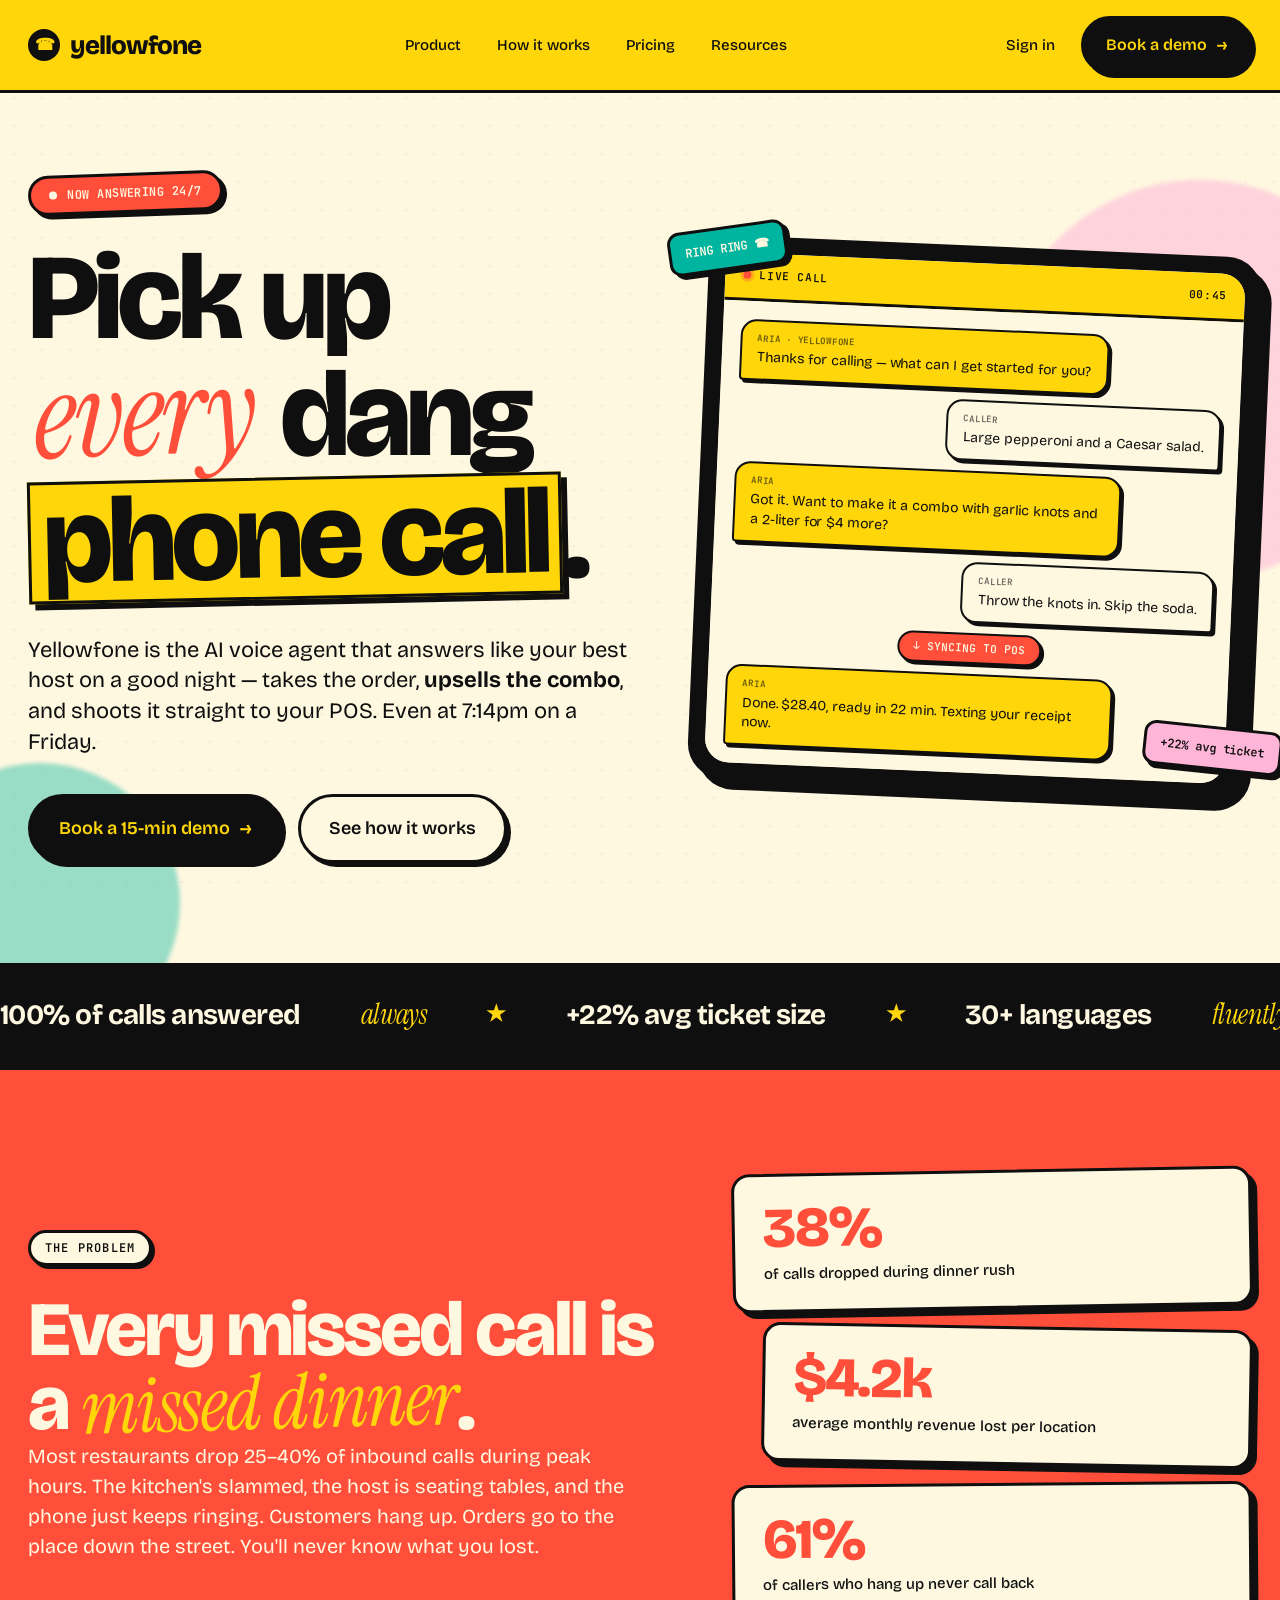
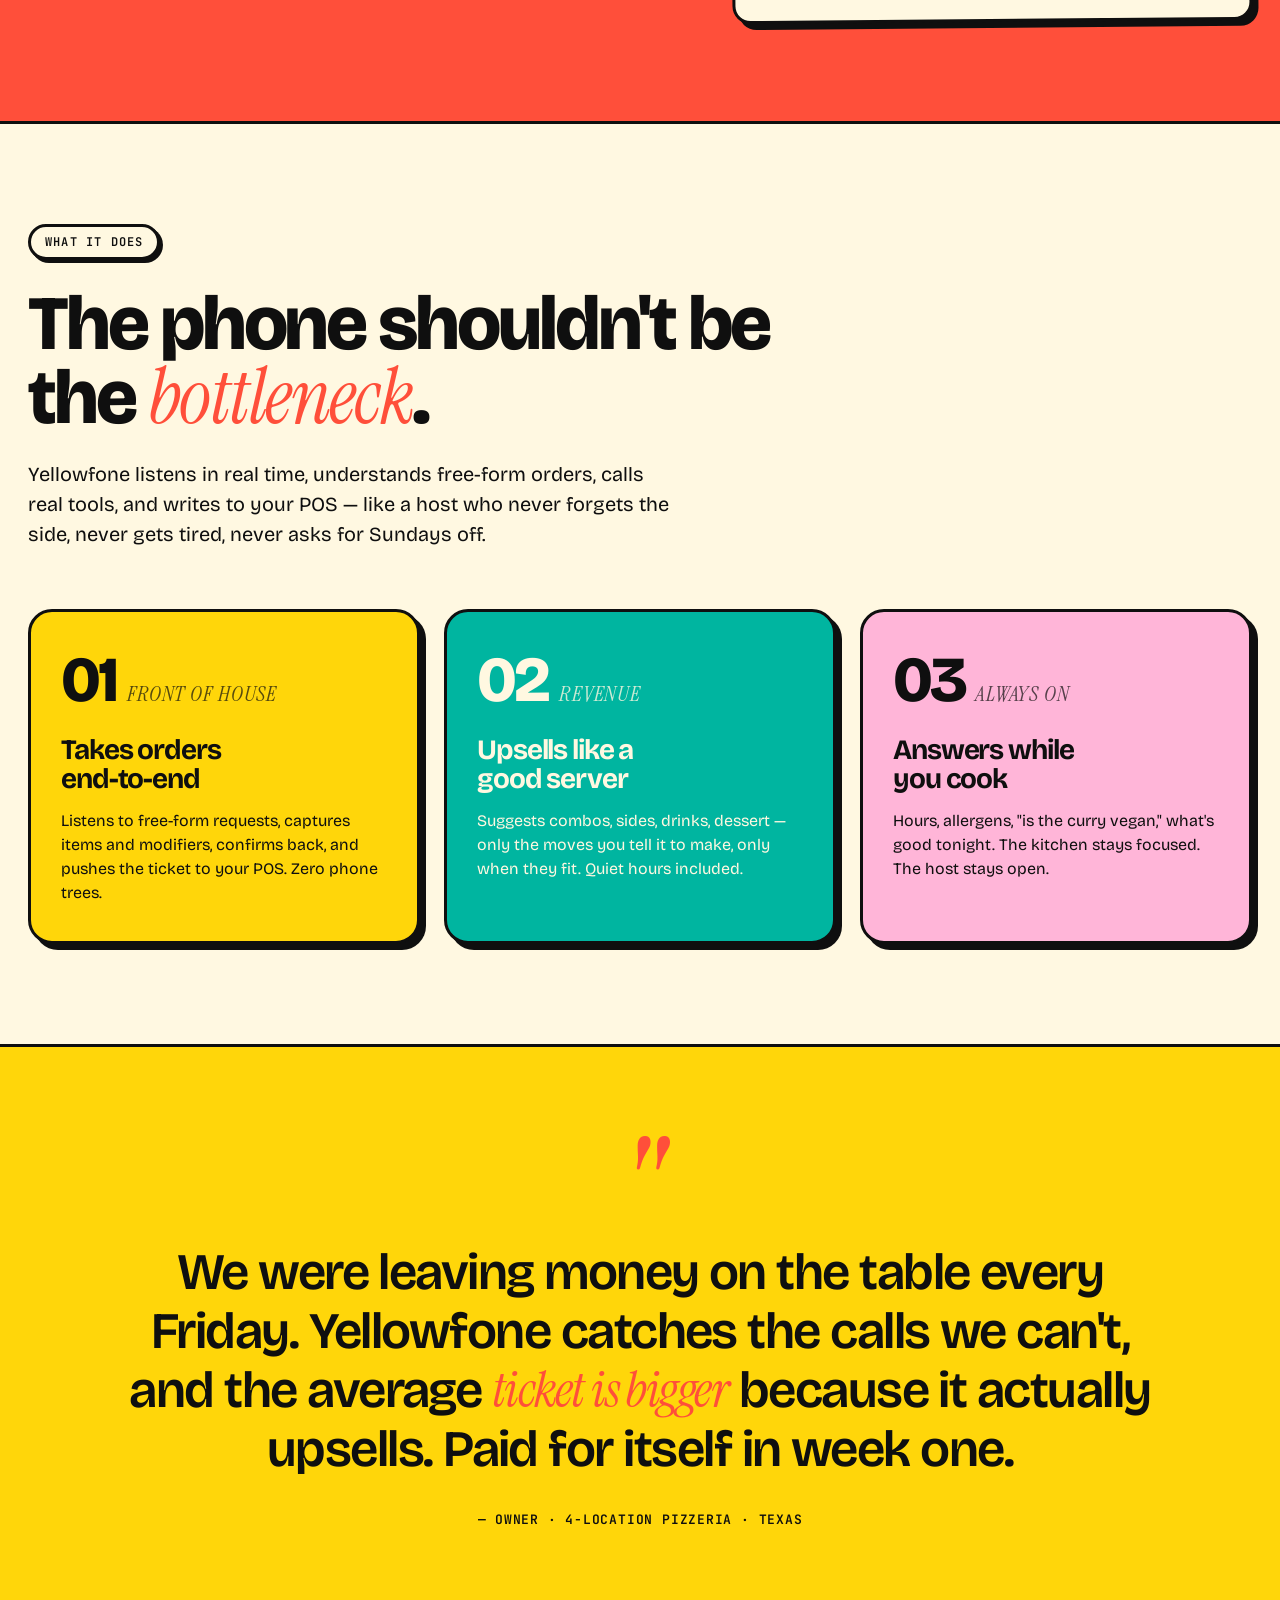
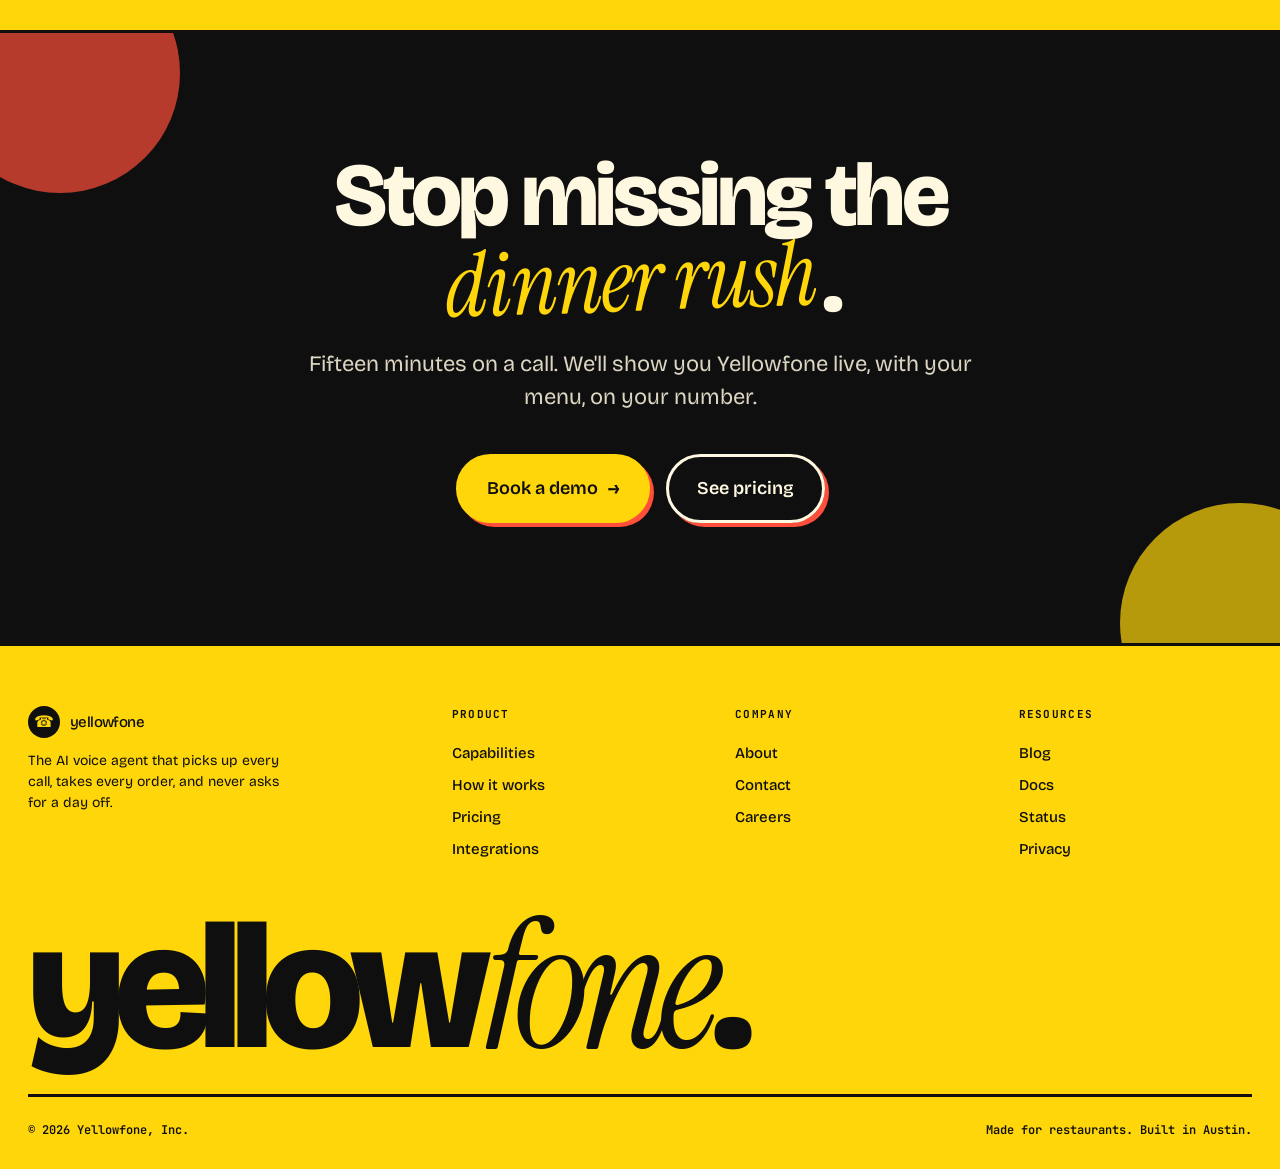
==== index.html @ aa148376 "Initial commit: yellowfone marketing site" ====
<!DOCTYPE html>
<html lang="en">
<head>
<meta charset="UTF-8">
<meta name="viewport" content="width=device-width, initial-scale=1.0">
<title>Yellowfone — pick up the dang phone</title>
<meta name="description" content="The AI voice agent that picks up every call, takes every order, and never asks for a day off. Built for restaurants.">
<link rel="stylesheet" href="css/styles.css">
</head>
<body data-page="home">

<div id="nav-mount"></div>

<!-- HERO -->
<section class="hero">
  <div class="blob blob-1"></div>
  <div class="blob blob-2"></div>

  <div class="container">
    <div class="hero-grid">

      <div class="hero-text">
        <span class="ribbon"><span class="ribbon-dot"></span> Now answering 24/7</span>
        <h1>
          Pick up<br>
          <em>every</em> dang<br>
          <span class="underlined">phone call</span>.
        </h1>
        <p class="hero-lede">
          Yellowfone is the AI voice agent that answers like your best host on a good night — takes the order, <strong>upsells the combo</strong>, and shoots it straight to your POS. Even at 7:14pm on a Friday.
        </p>
        <div class="hero-cta">
          <a href="contact.html" class="btn btn-primary btn-lg btn-arrow">Book a 15-min demo</a>
          <a href="how-it-works.html" class="btn btn-lg">See how it works</a>
        </div>
      </div>

      <div class="phone-wrap">
        <span class="sticker sticker-1">RING RING ☎</span>
        <span class="sticker sticker-2">+22% avg ticket</span>

        <div class="phone">
          <div class="phone-screen">
            <div class="phone-status">
              <span class="live">LIVE CALL</span>
              <span class="timer" data-start="42">00:42</span>
            </div>
            <div class="phone-body">
              <div class="bubble agent" style="animation-delay: 0.1s">
                <div class="who">Aria · Yellowfone</div>
                Thanks for calling — what can I get started for you?
              </div>
              <div class="bubble caller" style="animation-delay: 0.6s">
                <div class="who">Caller</div>
                Large pepperoni and a Caesar salad.
              </div>
              <div class="bubble agent" style="animation-delay: 1.1s">
                <div class="who">Aria</div>
                Got it. Want to make it a combo with garlic knots and a 2-liter for $4 more?
              </div>
              <div class="bubble caller" style="animation-delay: 1.6s">
                <div class="who">Caller</div>
                Throw the knots in. Skip the soda.
              </div>
              <div class="bubble tool" style="animation-delay: 2.1s">↓ syncing to POS</div>
              <div class="bubble agent" style="animation-delay: 2.6s">
                <div class="who">Aria</div>
                Done. $28.40, ready in 22 min. Texting your receipt now.
              </div>
            </div>
          </div>
        </div>
      </div>

    </div>
  </div>
</section>

<!-- MARQUEE STAT BAR -->
<div class="stat-bar">
  <div class="marquee">
    <span>100% of calls answered <em>always</em></span>
    <span>+22% avg ticket size</span>
    <span>30+ languages <em>fluently</em></span>
    <span>Live in 48 hours</span>
    <span>Toast · Square · Clover · Twilio</span>
    <span>100% of calls answered <em>always</em></span>
    <span>+22% avg ticket size</span>
    <span>30+ languages <em>fluently</em></span>
    <span>Live in 48 hours</span>
    <span>Toast · Square · Clover · Twilio</span>
  </div>
</div>

<!-- PROBLEM -->
<section class="problem">
  <div class="container">
    <div class="problem-grid">
      <div>
        <span class="section-tag">The problem</span>
        <h2>Every missed call is a <em>missed dinner</em>.</h2>
        <p>Most restaurants drop 25–40% of inbound calls during peak hours. The kitchen's slammed, the host is seating tables, and the phone just keeps ringing. Customers hang up. Orders go to the place down the street. You'll never know what you lost.</p>
      </div>
      <div class="stat-stack">
        <div class="stat-card">
          <div class="num">38%</div>
          <div class="lbl">of calls dropped during dinner rush</div>
        </div>
        <div class="stat-card">
          <div class="num">$4.2k</div>
          <div class="lbl">average monthly revenue lost per location</div>
        </div>
        <div class="stat-card">
          <div class="num">61%</div>
          <div class="lbl">of callers who hang up never call back</div>
        </div>
      </div>
    </div>
  </div>
</section>

<!-- FEATURES -->
<section>
  <div class="container">
    <div class="features-head">
      <span class="section-tag">What it does</span>
      <h2>The phone shouldn't be the <em>bottleneck</em>.</h2>
      <p>Yellowfone listens in real time, understands free-form orders, calls real tools, and writes to your POS — like a host who never forgets the side, never gets tired, never asks for Sundays off.</p>
    </div>

    <div class="feat-grid">
      <div class="feat-card yellow">
        <div class="feat-num">01 <em>front of house</em></div>
        <h3>Takes orders<br>end-to-end</h3>
        <p>Listens to free-form requests, captures items and modifiers, confirms back, and pushes the ticket to your POS. Zero phone trees.</p>
      </div>
      <div class="feat-card teal">
        <div class="feat-num">02 <em>revenue</em></div>
        <h3>Upsells like a<br>good server</h3>
        <p>Suggests combos, sides, drinks, dessert — only the moves you tell it to make, only when they fit. Quiet hours included.</p>
      </div>
      <div class="feat-card pink">
        <div class="feat-num">03 <em>always on</em></div>
        <h3>Answers while<br>you cook</h3>
        <p>Hours, allergens, "is the curry vegan," what's good tonight. The kitchen stays focused. The host stays open.</p>
      </div>
    </div>
  </div>
</section>

<!-- QUOTE -->
<section class="pull-quote">
  <div class="container pull-quote-inner">
    <div class="quote-mark">"</div>
    <blockquote>
      We were leaving money on the table every Friday. Yellowfone catches the calls we can't, and the average <em>ticket is bigger</em> because it actually upsells. Paid for itself in week one.
    </blockquote>
    <div class="by">— Owner · 4-location pizzeria · Texas</div>
  </div>
</section>

<!-- CTA -->
<section class="cta">
  <div class="container cta-inner">
    <h2>Stop missing the<br><em>dinner rush</em>.</h2>
    <p>Fifteen minutes on a call. We'll show you Yellowfone live, with your menu, on your number.</p>
    <div class="cta-buttons">
      <a href="contact.html" class="btn btn-primary btn-lg btn-arrow">Book a demo</a>
      <a href="pricing.html" class="btn btn-ghost btn-lg">See pricing</a>
    </div>
  </div>
</section>

<div id="footer-mount"></div>
<script src="js/site.js"></script>
</body>
</html>
---- css/styles.css ----
/* =========================================================
   Yellowfone — bold maximalist design system
   ========================================================= */

@import url('https://fonts.googleapis.com/css2?family=Bricolage+Grotesque:opsz,wght@12..96,300..900&family=Instrument+Serif:ital@0;1&family=JetBrains+Mono:wght@400;600&display=swap');

:root {
  --yellow:    #FFD60A;
  --yellow-2:  #FFE94A;
  --cream:     #FFF8E1;
  --ink:       #0F0F0F;
  --ink-2:     #1F1B14;
  --coral:     #FF4F3A;
  --coral-2:   #FF7A5C;
  --teal:      #00B5A0;
  --pink:      #FFB5D8;
  --line:      #0F0F0F;

  --display: 'Bricolage Grotesque', -apple-system, sans-serif;
  --serif:   'Instrument Serif', Georgia, serif;
  --mono:    'JetBrains Mono', monospace;

  --shadow:    6px 6px 0 var(--ink);
  --shadow-lg: 10px 10px 0 var(--ink);
}

* { box-sizing: border-box; margin: 0; padding: 0; }
html { scroll-behavior: smooth; }

body {
  font-family: var(--display);
  font-weight: 400;
  background: var(--cream);
  color: var(--ink);
  -webkit-font-smoothing: antialiased;
  overflow-x: hidden;
  font-feature-settings: 'ss01';
  line-height: 1.5;
}
body::before {
  content: '';
  position: fixed;
  inset: 0;
  pointer-events: none;
  z-index: 0;
  background-image: radial-gradient(circle, rgba(15,15,15,0.06) 1px, transparent 1px);
  background-size: 28px 28px;
}

::selection { background: var(--ink); color: var(--yellow); }

a { color: inherit; text-decoration: none; }
img, svg { display: block; max-width: 100%; }

.container {
  max-width: 1280px;
  margin: 0 auto;
  padding: 0 28px;
  position: relative;
  z-index: 1;
}

/* =========================================================
   NAV
   ========================================================= */
nav.top {
  position: sticky;
  top: 0;
  z-index: 50;
  background: var(--yellow);
  border-bottom: 3px solid var(--ink);
}
.top-inner {
  max-width: 1280px;
  margin: 0 auto;
  padding: 16px 28px;
  display: flex;
  align-items: center;
  justify-content: space-between;
  gap: 32px;
}
.brand {
  display: flex;
  align-items: center;
  gap: 10px;
  font-family: var(--display);
  font-size: 26px;
  font-weight: 800;
  letter-spacing: -0.04em;
  color: var(--ink);
}
.brand-mark {
  width: 32px; height: 32px;
  background: var(--ink);
  border-radius: 50%;
  position: relative;
  display: inline-grid;
  place-items: center;
  color: var(--yellow);
  font-size: 16px;
}
.brand-mark::after {
  content: '';
  position: absolute;
  inset: -3px;
  border: 2px solid var(--ink);
  border-radius: 50%;
  opacity: 0;
  animation: ring 2.5s ease-out infinite;
}
@keyframes ring {
  0% { transform: scale(1); opacity: 0.8; }
  100% { transform: scale(1.6); opacity: 0; }
}

.top-links { display: flex; gap: 4px; list-style: none; }
.top-links a {
  padding: 8px 16px;
  font-size: 15px;
  font-weight: 500;
  border-radius: 100px;
  transition: background 0.15s;
}
.top-links a:hover, .top-links a.active { background: var(--ink); color: var(--yellow); }

.top-cta { display: flex; align-items: center; gap: 12px; }
.top-cta .signin {
  font-size: 15px;
  font-weight: 500;
  padding: 8px 14px;
}
.top-cta .signin:hover { text-decoration: underline; text-decoration-thickness: 3px; text-underline-offset: 4px; }

/* =========================================================
   BUTTONS
   ========================================================= */
.btn {
  display: inline-flex;
  align-items: center;
  gap: 10px;
  font-family: var(--display);
  font-weight: 600;
  font-size: 16px;
  padding: 14px 22px;
  border: 3px solid var(--ink);
  border-radius: 100px;
  cursor: pointer;
  transition: all 0.15s;
  text-decoration: none;
  background: var(--cream);
  color: var(--ink);
  box-shadow: 4px 4px 0 var(--ink);
}
.btn:hover { transform: translate(-2px, -2px); box-shadow: 6px 6px 0 var(--ink); }
.btn:active { transform: translate(2px, 2px); box-shadow: 2px 2px 0 var(--ink); }

.btn-primary { background: var(--ink); color: var(--yellow); }
.btn-coral { background: var(--coral); color: var(--cream); }
.btn-yellow { background: var(--yellow); color: var(--ink); }
.btn-lg { padding: 18px 28px; font-size: 18px; }

.btn-arrow::after {
  content: '→';
  font-weight: 700;
  transition: transform 0.15s;
}
.btn-arrow:hover::after { transform: translateX(4px); }

/* =========================================================
   COMMON: tags, ribbons, headings
   ========================================================= */
section { padding: 100px 0; position: relative; z-index: 1; }
section.tight { padding: 60px 0; }

.section-tag {
  display: inline-block;
  font-family: var(--mono);
  font-size: 12px;
  font-weight: 600;
  letter-spacing: 0.1em;
  text-transform: uppercase;
  background: var(--cream);
  color: var(--ink);
  padding: 6px 14px;
  border-radius: 100px;
  border: 3px solid var(--ink);
  box-shadow: 3px 3px 0 var(--ink);
  margin-bottom: 28px;
}

.ribbon {
  display: inline-flex;
  align-items: center;
  gap: 10px;
  background: var(--coral);
  color: var(--cream);
  padding: 8px 18px;
  border-radius: 100px;
  font-family: var(--mono);
  font-size: 12px;
  letter-spacing: 0.04em;
  font-weight: 600;
  text-transform: uppercase;
  border: 3px solid var(--ink);
  box-shadow: 4px 4px 0 var(--ink);
  transform: rotate(-2deg);
  margin-bottom: 28px;
}
.ribbon-dot {
  width: 8px; height: 8px;
  background: var(--cream);
  border-radius: 50%;
  animation: blink 1.2s infinite;
}
@keyframes blink {
  0%, 100% { opacity: 1; }
  50% { opacity: 0.3; }
}

h1, h2, h3, h4 {
  font-family: var(--display);
  font-weight: 800;
  line-height: 0.95;
  letter-spacing: -0.04em;
}
h1 em, h2 em, h3 em {
  font-family: var(--serif);
  font-style: italic;
  font-weight: 400;
  color: var(--coral);
  letter-spacing: -0.02em;
  display: inline-block;
}
h1 { font-size: clamp(56px, 9vw, 124px); }
h2 { font-size: clamp(40px, 6vw, 80px); }
h3 { font-size: clamp(24px, 3vw, 36px); }

p { font-size: 18px; line-height: 1.5; }
.lede { font-size: 22px; line-height: 1.45; max-width: 56ch; }

/* page-hero (sub-pages — smaller hero) */
.page-hero {
  padding: 80px 0 60px;
  position: relative;
  overflow: hidden;
}
.page-hero h1 {
  font-size: clamp(52px, 8vw, 104px);
  margin-bottom: 28px;
}
.page-hero h1 em { transform: rotate(-2deg); padding: 0 6px; }
.page-hero .lede { max-width: 60ch; }

/* big floating bg shapes */
.blob {
  position: absolute;
  border-radius: 50%;
  z-index: 0;
  pointer-events: none;
}
.blob-1 { width: 400px; height: 400px; background: var(--pink); top: 10%; right: -120px; opacity: 0.55; filter: blur(2px); }
.blob-2 { width: 280px; height: 280px; background: var(--teal); bottom: -80px; left: -100px; opacity: 0.4; filter: blur(2px); }
.blob-3 { width: 320px; height: 320px; background: var(--yellow-2); top: -100px; left: 40%; opacity: 0.5; filter: blur(2px); }

/* =========================================================
   PHONE / TRANSCRIPT BUBBLES (used across pages)
   ========================================================= */
.phone-wrap { position: relative; perspective: 1200px; }
.phone {
  background: var(--ink);
  border: 3px solid var(--ink);
  border-radius: 36px;
  padding: 14px;
  box-shadow: var(--shadow-lg);
  position: relative;
  transform: rotate(2.5deg);
  transition: transform 0.3s;
}
.phone:hover { transform: rotate(0deg); }
.phone-screen {
  background: var(--cream);
  border-radius: 24px;
  overflow: hidden;
}
.phone-status {
  background: var(--yellow);
  padding: 14px 18px;
  border-bottom: 3px solid var(--ink);
  display: flex;
  align-items: center;
  justify-content: space-between;
  font-family: var(--mono);
  font-size: 11px;
  font-weight: 600;
  text-transform: uppercase;
  letter-spacing: 0.06em;
}
.phone-status .live { display: flex; align-items: center; gap: 8px; }
.live::before {
  content: '';
  width: 8px; height: 8px;
  background: var(--coral);
  border-radius: 50%;
  box-shadow: 0 0 0 3px rgba(255,79,58,0.3);
  animation: blink 1.2s infinite;
}
.phone-body {
  padding: 18px;
  display: flex;
  flex-direction: column;
  gap: 10px;
  min-height: 380px;
  background:
    linear-gradient(var(--cream), var(--cream)),
    radial-gradient(circle, rgba(15,15,15,0.08) 1px, transparent 1px);
  background-size: 100%, 14px 14px;
}
.bubble {
  max-width: 80%;
  padding: 11px 15px;
  font-size: 14px;
  line-height: 1.4;
  border: 2px solid var(--ink);
  animation: pop 0.5s cubic-bezier(.5,1.6,.4,1) backwards;
}
@keyframes pop {
  0% { opacity: 0; transform: translateY(10px) scale(0.94); }
  100% { opacity: 1; transform: translateY(0) scale(1); }
}
.bubble.agent {
  background: var(--yellow);
  align-self: flex-start;
  border-radius: 16px 16px 16px 4px;
  box-shadow: 3px 3px 0 var(--ink);
}
.bubble.caller {
  background: var(--cream);
  align-self: flex-end;
  border-radius: 16px 16px 4px 16px;
  box-shadow: 3px 3px 0 var(--ink);
}
.bubble .who {
  font-family: var(--mono);
  font-size: 9px;
  font-weight: 700;
  text-transform: uppercase;
  letter-spacing: 0.08em;
  margin-bottom: 3px;
  opacity: 0.6;
}
.bubble.tool {
  align-self: center;
  background: var(--coral);
  color: var(--cream);
  border-radius: 100px;
  padding: 6px 14px;
  font-family: var(--mono);
  font-size: 11px;
  font-weight: 600;
  text-transform: uppercase;
  box-shadow: 3px 3px 0 var(--ink);
}

.sticker {
  position: absolute;
  background: var(--cream);
  border: 3px solid var(--ink);
  border-radius: 12px;
  padding: 10px 14px;
  font-family: var(--mono);
  font-size: 12px;
  font-weight: 600;
  box-shadow: 4px 4px 0 var(--ink);
  z-index: 2;
}
.sticker-1 { top: -20px; left: -30px; background: var(--teal); color: var(--cream); transform: rotate(-8deg); }
.sticker-2 { bottom: 20px; right: -30px; background: var(--pink); transform: rotate(6deg); }

/* =========================================================
   CARD (generic bold card)
   ========================================================= */
.card {
  background: var(--cream);
  border: 3px solid var(--ink);
  border-radius: 20px;
  padding: 32px;
  box-shadow: var(--shadow);
  transition: transform 0.2s, box-shadow 0.2s;
}
.card:hover { transform: translate(-3px, -3px); box-shadow: 9px 9px 0 var(--ink); }
.card.yellow { background: var(--yellow); }
.card.teal { background: var(--teal); color: var(--cream); }
.card.pink { background: var(--pink); }
.card.coral { background: var(--coral); color: var(--cream); }

/* =========================================================
   PRODUCT — capability rows
   ========================================================= */
.cap-row {
  display: grid;
  grid-template-columns: 1.1fr 1fr;
  gap: 80px;
  align-items: center;
  padding: 80px 0;
  border-bottom: 3px solid var(--ink);
}
.cap-row:last-child { border-bottom: none; }
.cap-row.flip { grid-template-columns: 1fr 1.1fr; }
.cap-row.flip .cap-text { order: 2; }

.cap-num {
  display: inline-block;
  font-family: var(--display);
  font-size: 14px;
  font-weight: 700;
  letter-spacing: 0.06em;
  text-transform: uppercase;
  background: var(--ink);
  color: var(--yellow);
  padding: 6px 14px;
  border-radius: 100px;
  margin-bottom: 20px;
}
.cap-row h2 {
  font-size: clamp(36px, 5vw, 60px);
  margin-bottom: 20px;
}
.cap-row p { font-size: 18px; max-width: 50ch; margin-bottom: 16px; }

.cap-list {
  margin-top: 24px;
  list-style: none;
  display: flex;
  flex-direction: column;
  gap: 12px;
}
.cap-list li {
  font-size: 16px;
  font-weight: 500;
  padding-left: 30px;
  position: relative;
  line-height: 1.45;
}
.cap-list li::before {
  content: '✓';
  position: absolute;
  left: 0;
  top: 1px;
  width: 22px; height: 22px;
  background: var(--coral);
  color: var(--cream);
  border: 2px solid var(--ink);
  border-radius: 50%;
  display: grid;
  place-items: center;
  font-size: 11px;
  font-weight: 800;
}

.cap-visual {
  background: var(--cream);
  border: 3px solid var(--ink);
  border-radius: 20px;
  padding: 28px;
  box-shadow: var(--shadow);
  position: relative;
}
.cap-visual.yellow { background: var(--yellow); }
.cap-visual.pink { background: var(--pink); }
.cap-visual.teal { background: var(--teal); color: var(--cream); }

.rule-card {
  background: var(--cream);
  border: 2px solid var(--ink);
  border-radius: 12px;
  padding: 14px 16px;
  font-family: var(--mono);
  font-size: 13px;
  margin-bottom: 12px;
  box-shadow: 3px 3px 0 var(--ink);
}
.rule-card .rule-label {
  font-size: 10px;
  font-weight: 700;
  letter-spacing: 0.08em;
  text-transform: uppercase;
  color: var(--coral);
  margin-bottom: 4px;
}

/* =========================================================
   STEPS (how it works)
   ========================================================= */
.steps {
  display: grid;
  grid-template-columns: repeat(4, 1fr);
  gap: 20px;
  margin-top: 40px;
}
.step {
  background: var(--cream);
  border: 3px solid var(--ink);
  border-radius: 20px;
  padding: 28px;
  box-shadow: var(--shadow);
  position: relative;
  transition: transform 0.2s, box-shadow 0.2s;
}
.step:nth-child(1) { background: var(--yellow); transform: rotate(-1deg); }
.step:nth-child(2) { background: var(--coral); color: var(--cream); transform: rotate(0.5deg); }
.step:nth-child(3) { background: var(--teal); color: var(--cream); transform: rotate(-0.5deg); }
.step:nth-child(4) { background: var(--pink); transform: rotate(1deg); }
.step:hover { transform: translate(-3px, -3px) rotate(0deg); box-shadow: 9px 9px 0 var(--ink); }

.step-num {
  font-family: var(--display);
  font-size: 56px;
  font-weight: 800;
  line-height: 1;
  letter-spacing: -0.04em;
  margin-bottom: 18px;
}
.step h4 {
  font-size: 22px;
  font-weight: 700;
  margin-bottom: 10px;
  letter-spacing: -0.02em;
}
.step p { font-size: 15px; line-height: 1.45; }
.step .tag {
  display: inline-block;
  margin-top: 16px;
  padding: 4px 12px;
  border-radius: 100px;
  background: var(--ink);
  color: var(--cream);
  font-family: var(--mono);
  font-size: 10px;
  letter-spacing: 0.08em;
  text-transform: uppercase;
  font-weight: 700;
}
.step:nth-child(2) .tag, .step:nth-child(3) .tag { background: var(--cream); color: var(--ink); }

/* arch flow */
.arch {
  margin-top: 40px;
  background: var(--ink);
  border: 3px solid var(--ink);
  border-radius: 24px;
  padding: 50px 40px;
  display: grid;
  grid-template-columns: 1fr auto 1fr auto 1fr;
  gap: 16px;
  align-items: center;
  text-align: center;
  box-shadow: var(--shadow-lg);
}
.arch-node {
  padding: 20px 18px;
  background: var(--cream);
  border: 3px solid var(--ink);
  border-radius: 14px;
  font-family: var(--display);
  font-size: 18px;
  font-weight: 700;
  letter-spacing: -0.01em;
  box-shadow: 4px 4px 0 var(--coral);
}
.arch-node.brand {
  background: var(--yellow);
  box-shadow: 4px 4px 0 var(--coral);
  transform: scale(1.05);
}
.arch-arrow {
  font-family: var(--display);
  color: var(--yellow);
  font-size: 36px;
  font-weight: 800;
}

/* =========================================================
   PRICING TIERS
   ========================================================= */
.pricing-grid {
  display: grid;
  grid-template-columns: repeat(3, 1fr);
  gap: 24px;
  margin-top: 40px;
}
.tier {
  background: var(--cream);
  border: 3px solid var(--ink);
  border-radius: 24px;
  padding: 36px 30px;
  box-shadow: var(--shadow);
  position: relative;
  transition: transform 0.2s, box-shadow 0.2s;
}
.tier:hover { transform: translate(-3px, -3px); box-shadow: 9px 9px 0 var(--ink); }
.tier.featured {
  background: var(--yellow);
  transform: rotate(-1deg);
  box-shadow: var(--shadow-lg);
}
.tier.featured:hover { transform: rotate(0deg) translate(-3px, -3px); }

.tier-badge {
  position: absolute;
  top: -16px;
  left: 24px;
  padding: 6px 14px;
  background: var(--coral);
  color: var(--cream);
  font-family: var(--mono);
  font-size: 11px;
  letter-spacing: 0.08em;
  text-transform: uppercase;
  font-weight: 700;
  border-radius: 100px;
  border: 3px solid var(--ink);
  box-shadow: 3px 3px 0 var(--ink);
  transform: rotate(-3deg);
}
.tier-name {
  font-family: var(--display);
  font-size: 32px;
  font-weight: 800;
  letter-spacing: -0.03em;
  margin-bottom: 8px;
}
.tier-tag { font-size: 15px; margin-bottom: 28px; opacity: 0.8; }
.tier-price {
  font-family: var(--display);
  font-size: 64px;
  font-weight: 800;
  letter-spacing: -0.04em;
  line-height: 1;
  margin-bottom: 4px;
}
.tier-price em {
  font-family: var(--serif);
  font-style: italic;
  font-weight: 400;
  font-size: 0.4em;
  margin-left: 6px;
  color: var(--coral);
}
.tier-period {
  font-family: var(--mono);
  font-size: 11px;
  letter-spacing: 0.08em;
  text-transform: uppercase;
  font-weight: 600;
  margin-bottom: 28px;
  opacity: 0.7;
}
.tier-list { list-style: none; margin: 28px 0; display: flex; flex-direction: column; gap: 12px; }
.tier-list li {
  font-size: 15px;
  padding-left: 28px;
  position: relative;
  line-height: 1.5;
}
.tier-list li::before {
  content: '✓';
  position: absolute;
  left: 0;
  top: 0;
  width: 20px; height: 20px;
  background: var(--coral);
  color: var(--cream);
  border: 2px solid var(--ink);
  border-radius: 50%;
  display: grid;
  place-items: center;
  font-size: 10px;
  font-weight: 800;
}
.tier .btn { width: 100%; justify-content: center; }

/* FAQ */
.faq {
  max-width: 820px;
  margin: 80px auto 0;
}
.faq-item {
  background: var(--cream);
  border: 3px solid var(--ink);
  border-radius: 16px;
  padding: 22px 26px;
  margin-bottom: 14px;
  box-shadow: 4px 4px 0 var(--ink);
  cursor: pointer;
  transition: all 0.2s;
}
.faq-item:hover { transform: translate(-2px, -2px); box-shadow: 6px 6px 0 var(--ink); }
.faq-item.open { background: var(--yellow); }

.faq-q {
  display: flex;
  justify-content: space-between;
  align-items: center;
  gap: 24px;
  font-family: var(--display);
  font-size: 20px;
  font-weight: 700;
  letter-spacing: -0.02em;
}
.faq-toggle {
  font-family: var(--display);
  font-weight: 800;
  font-size: 28px;
  line-height: 1;
  transition: transform 0.2s;
  color: var(--coral);
}
.faq-item.open .faq-toggle { transform: rotate(45deg); }
.faq-a {
  max-height: 0;
  overflow: hidden;
  transition: max-height 0.4s, padding-top 0.3s;
  font-size: 16px;
  line-height: 1.55;
}
.faq-item.open .faq-a {
  max-height: 320px;
  padding-top: 14px;
}

/* =========================================================
   CONTACT FORM
   ========================================================= */
.contact-grid {
  display: grid;
  grid-template-columns: 1fr 1.2fr;
  gap: 70px;
  margin-top: 40px;
}
.contact-info h3 {
  font-size: 32px;
  margin-bottom: 16px;
  font-weight: 800;
  letter-spacing: -0.03em;
}
.contact-info p { margin-bottom: 32px; max-width: 38ch; }
.contact-meta { list-style: none; }
.contact-meta li {
  padding: 18px 0;
  border-top: 2px solid var(--ink);
  font-size: 16px;
  font-weight: 500;
}
.contact-meta li:last-child { border-bottom: 2px solid var(--ink); }
.contact-meta .lbl {
  font-family: var(--mono);
  font-size: 11px;
  letter-spacing: 0.1em;
  text-transform: uppercase;
  font-weight: 700;
  display: block;
  margin-bottom: 4px;
  opacity: 0.6;
}

.form {
  background: var(--cream);
  border: 3px solid var(--ink);
  border-radius: 24px;
  padding: 40px;
  box-shadow: var(--shadow-lg);
}
.field { margin-bottom: 20px; }
.field label {
  display: block;
  font-family: var(--mono);
  font-size: 11px;
  letter-spacing: 0.08em;
  text-transform: uppercase;
  font-weight: 700;
  margin-bottom: 8px;
}
.field input, .field select, .field textarea {
  width: 100%;
  padding: 14px 16px;
  background: var(--cream);
  border: 3px solid var(--ink);
  border-radius: 10px;
  color: var(--ink);
  font-family: var(--display);
  font-size: 16px;
  font-weight: 500;
  transition: all 0.15s;
  box-shadow: 3px 3px 0 var(--ink);
}
.field input:focus, .field select:focus, .field textarea:focus {
  outline: none;
  background: var(--yellow);
  transform: translate(-1px, -1px);
  box-shadow: 4px 4px 0 var(--ink);
}
.field textarea { resize: vertical; min-height: 110px; font-family: var(--display); }
.field-row { display: grid; grid-template-columns: 1fr 1fr; gap: 16px; }

/* =========================================================
   RESOURCES GRID
   ========================================================= */
.res-grid {
  display: grid;
  grid-template-columns: repeat(3, 1fr);
  gap: 24px;
  margin-top: 40px;
}
.res-card {
  background: var(--cream);
  border: 3px solid var(--ink);
  border-radius: 20px;
  padding: 32px;
  box-shadow: var(--shadow);
  transition: transform 0.2s, box-shadow 0.2s;
  position: relative;
  overflow: hidden;
}
.res-card:hover { transform: translate(-3px, -3px); box-shadow: 9px 9px 0 var(--ink); }
.res-card:nth-child(2n) { background: var(--yellow); }
.res-card:nth-child(3n) { background: var(--pink); }
.res-card:nth-child(5n) { background: var(--teal); color: var(--cream); }
.res-card .res-tag {
  display: inline-block;
  font-family: var(--mono);
  font-size: 11px;
  font-weight: 700;
  letter-spacing: 0.08em;
  text-transform: uppercase;
  background: var(--ink);
  color: var(--yellow);
  padding: 4px 12px;
  border-radius: 100px;
  margin-bottom: 18px;
}
.res-card.teal .res-tag { background: var(--cream); color: var(--ink); }
.res-card h3 {
  font-size: 24px;
  margin-bottom: 12px;
  font-weight: 700;
  line-height: 1.15;
}
.res-card p { font-size: 15px; line-height: 1.5; }

/* =========================================================
   CTA SECTION
   ========================================================= */
.cta {
  background: var(--ink);
  color: var(--cream);
  text-align: center;
  padding: 120px 0;
  overflow: hidden;
  position: relative;
}
.cta::before, .cta::after {
  content: '';
  position: absolute;
  width: 240px; height: 240px;
  border-radius: 50%;
  z-index: 0;
}
.cta::before { background: var(--coral); top: -80px; left: -60px; opacity: 0.7; }
.cta::after { background: var(--yellow); bottom: -100px; right: -80px; opacity: 0.7; }
.cta-inner { position: relative; z-index: 1; max-width: 900px; margin: 0 auto; }
.cta h2 {
  font-size: clamp(48px, 7vw, 100px);
  margin-bottom: 24px;
}
.cta h2 em {
  color: var(--yellow);
  transform: rotate(-2deg);
  padding: 0 6px;
}
.cta p { font-size: 22px; max-width: 50ch; margin: 0 auto 40px; opacity: 0.85; }
.cta-buttons { display: inline-flex; gap: 16px; flex-wrap: wrap; justify-content: center; }
.cta .btn-primary {
  background: var(--yellow); color: var(--ink); border-color: var(--yellow);
  box-shadow: 4px 4px 0 var(--coral);
}
.cta .btn-primary:hover { box-shadow: 6px 6px 0 var(--coral); }
.cta .btn-ghost {
  background: transparent; color: var(--cream); border-color: var(--cream);
  box-shadow: 4px 4px 0 var(--coral);
}

/* =========================================================
   MARQUEE
   ========================================================= */
.stat-bar {
  background: var(--ink);
  color: var(--cream);
  padding: 28px 0;
  overflow: hidden;
  border-top: 3px solid var(--ink);
  border-bottom: 3px solid var(--ink);
  position: relative;
  z-index: 1;
}
.marquee {
  display: flex;
  gap: 60px;
  white-space: nowrap;
  animation: scroll 40s linear infinite;
  align-items: center;
}
@keyframes scroll {
  from { transform: translateX(0); }
  to { transform: translateX(-50%); }
}
.marquee span {
  font-family: var(--display);
  font-size: 28px;
  font-weight: 700;
  letter-spacing: -0.02em;
  display: inline-flex;
  align-items: center;
  gap: 60px;
}
.marquee span::after {
  content: '★';
  color: var(--yellow);
  font-size: 22px;
}
.marquee em {
  font-family: var(--serif);
  font-style: italic;
  color: var(--yellow);
  font-weight: 400;
}

/* =========================================================
   FOOTER
   ========================================================= */
footer {
  background: var(--yellow);
  border-top: 3px solid var(--ink);
  padding: 60px 0 30px;
}
.foot-grid {
  display: grid;
  grid-template-columns: 1.6fr 1fr 1fr 1fr;
  gap: 50px;
  margin-bottom: 50px;
}
.foot-grid p { font-size: 14px; max-width: 30ch; margin-top: 12px; }
.foot-col h5 {
  font-family: var(--mono);
  font-size: 11px;
  font-weight: 700;
  letter-spacing: 0.12em;
  text-transform: uppercase;
  margin-bottom: 18px;
}
.foot-col ul { list-style: none; display: flex; flex-direction: column; gap: 8px; }
.foot-col a { font-size: 15px; font-weight: 500; }
.foot-col a:hover { text-decoration: underline; text-underline-offset: 4px; text-decoration-thickness: 2px; }
.foot-bottom {
  border-top: 3px solid var(--ink);
  padding-top: 24px;
  display: flex;
  justify-content: space-between;
  align-items: center;
  font-family: var(--mono);
  font-size: 12px;
  font-weight: 600;
}
.big-mark {
  font-family: var(--display);
  font-size: clamp(60px, 14vw, 220px);
  font-weight: 800;
  letter-spacing: -0.06em;
  line-height: 0.85;
  margin: 30px 0;
  color: var(--ink);
}
.big-mark em {
  font-family: var(--serif);
  font-style: italic;
  font-weight: 400;
}

/* =========================================================
   HOME-SPECIFIC
   ========================================================= */
.hero {
  padding: 80px 0 100px;
  position: relative;
  overflow: hidden;
}
.hero-grid {
  display: grid;
  grid-template-columns: 1.1fr 1fr;
  gap: 60px;
  align-items: center;
  position: relative;
}
.hero h1 {
  font-size: clamp(56px, 9.5vw, 144px);
  margin-bottom: 32px;
}
.hero h1 em { transform: rotate(-2deg); padding: 0 6px; }
.hero h1 .underlined {
  background: var(--yellow);
  padding: 0 12px;
  border: 3px solid var(--ink);
  box-shadow: 6px 6px 0 var(--ink);
  display: inline-block;
  transform: rotate(-1.2deg);
  margin: 4px 0;
}
.hero-lede {
  font-size: 22px;
  line-height: 1.4;
  max-width: 52ch;
  margin-bottom: 36px;
}
.hero-lede strong { font-weight: 700; }
.hero-cta { display: flex; gap: 16px; flex-wrap: wrap; }

/* problem section */
.problem {
  background: var(--coral);
  border-top: 3px solid var(--ink);
  border-bottom: 3px solid var(--ink);
  color: var(--cream);
  overflow: hidden;
}
.problem-grid {
  display: grid;
  grid-template-columns: 1.2fr 1fr;
  gap: 80px;
  align-items: center;
}
.problem h2 em { color: var(--yellow); transform: rotate(-1.5deg); }
.problem p { font-size: 20px; max-width: 50ch; }

.stat-stack { display: flex; flex-direction: column; gap: 18px; }
.stat-card {
  background: var(--cream);
  color: var(--ink);
  border: 3px solid var(--ink);
  border-radius: 18px;
  padding: 24px 28px;
  box-shadow: 6px 6px 0 var(--ink);
}
.stat-card:nth-child(1) { transform: rotate(-1deg); }
.stat-card:nth-child(2) { transform: rotate(1deg); margin-left: 30px; }
.stat-card:nth-child(3) { transform: rotate(-0.5deg); }
.stat-card .num {
  font-family: var(--display);
  font-size: 56px;
  font-weight: 800;
  letter-spacing: -0.04em;
  line-height: 1;
  color: var(--coral);
}
.stat-card .lbl { font-size: 15px; font-weight: 500; margin-top: 6px; }

/* features 3-col */
.features-head { max-width: 800px; margin-bottom: 60px; }
.features-head h2 { margin-bottom: 24px; }
.features-head h2 em { color: var(--coral); }
.features-head p { font-size: 20px; max-width: 50ch; }

.feat-grid {
  display: grid;
  grid-template-columns: repeat(3, 1fr);
  gap: 24px;
}
.feat-card {
  background: var(--cream);
  border: 3px solid var(--ink);
  border-radius: 24px;
  padding: 36px 30px;
  box-shadow: var(--shadow);
  transition: transform 0.2s, box-shadow 0.2s;
}
.feat-card:hover { transform: translate(-3px, -3px); box-shadow: 9px 9px 0 var(--ink); }
.feat-card.yellow { background: var(--yellow); }
.feat-card.teal { background: var(--teal); color: var(--cream); }
.feat-card.pink { background: var(--pink); }
.feat-num {
  font-family: var(--display);
  font-size: 64px;
  font-weight: 800;
  line-height: 1;
  letter-spacing: -0.04em;
  margin-bottom: 24px;
  display: flex;
  align-items: baseline;
  gap: 10px;
}
.feat-num em {
  font-family: var(--serif);
  font-style: italic;
  font-weight: 400;
  font-size: 22px;
  opacity: 0.7;
  text-transform: uppercase;
  letter-spacing: 0.04em;
  color: var(--ink);
}
.feat-card.teal .feat-num em { color: var(--cream); opacity: 0.8; }
.feat-card h3 { font-size: 28px; font-weight: 700; line-height: 1.05; margin-bottom: 14px; }
.feat-card p { font-size: 16px; line-height: 1.5; }

/* pull quote */
.pull-quote {
  background: var(--yellow);
  border-top: 3px solid var(--ink);
  border-bottom: 3px solid var(--ink);
}
.pull-quote-inner { max-width: 1100px; margin: 0 auto; text-align: center; }
.quote-mark {
  font-family: var(--serif);
  font-style: italic;
  font-size: 140px;
  line-height: 0.6;
  color: var(--coral);
  margin-bottom: 12px;
}
.pull-quote blockquote {
  font-family: var(--display);
  font-size: clamp(28px, 4vw, 52px);
  font-weight: 600;
  line-height: 1.15;
  letter-spacing: -0.03em;
  margin-bottom: 32px;
}
.pull-quote blockquote em { color: var(--coral); font-family: var(--serif); font-style: italic; font-weight: 400; }
.pull-quote .by {
  font-family: var(--mono);
  font-size: 13px;
  font-weight: 600;
  letter-spacing: 0.06em;
  text-transform: uppercase;
}

/* =========================================================
   RESPONSIVE
   ========================================================= */
@media (max-width: 1000px) {
  .hero-grid { grid-template-columns: 1fr; gap: 40px; }
  .problem-grid { grid-template-columns: 1fr; gap: 40px; }
  .feat-grid { grid-template-columns: 1fr; }
  .cap-row, .cap-row.flip { grid-template-columns: 1fr; gap: 40px; padding: 60px 0; }
  .cap-row.flip .cap-text { order: 0; }
  .pricing-grid { grid-template-columns: 1fr; }
  .steps { grid-template-columns: repeat(2, 1fr); }
  .arch { grid-template-columns: 1fr; gap: 8px; }
  .arch-arrow { transform: rotate(90deg); }
  .contact-grid { grid-template-columns: 1fr; gap: 40px; }
  .res-grid { grid-template-columns: 1fr 1fr; }
  .foot-grid { grid-template-columns: 1fr 1fr; gap: 30px; }
  section { padding: 70px 0; }
}
@media (max-width: 640px) {
  .top-links { display: none; }
  .top-cta .signin { display: none; }
  .stat-card:nth-child(2) { margin-left: 0; }
  .sticker-1, .sticker-2 { display: none; }
  .foot-grid { grid-template-columns: 1fr; }
  .res-grid { grid-template-columns: 1fr; }
  .steps { grid-template-columns: 1fr; }
  .field-row { grid-template-columns: 1fr; }
  .form { padding: 24px; }
  .container { padding: 0 20px; }
}
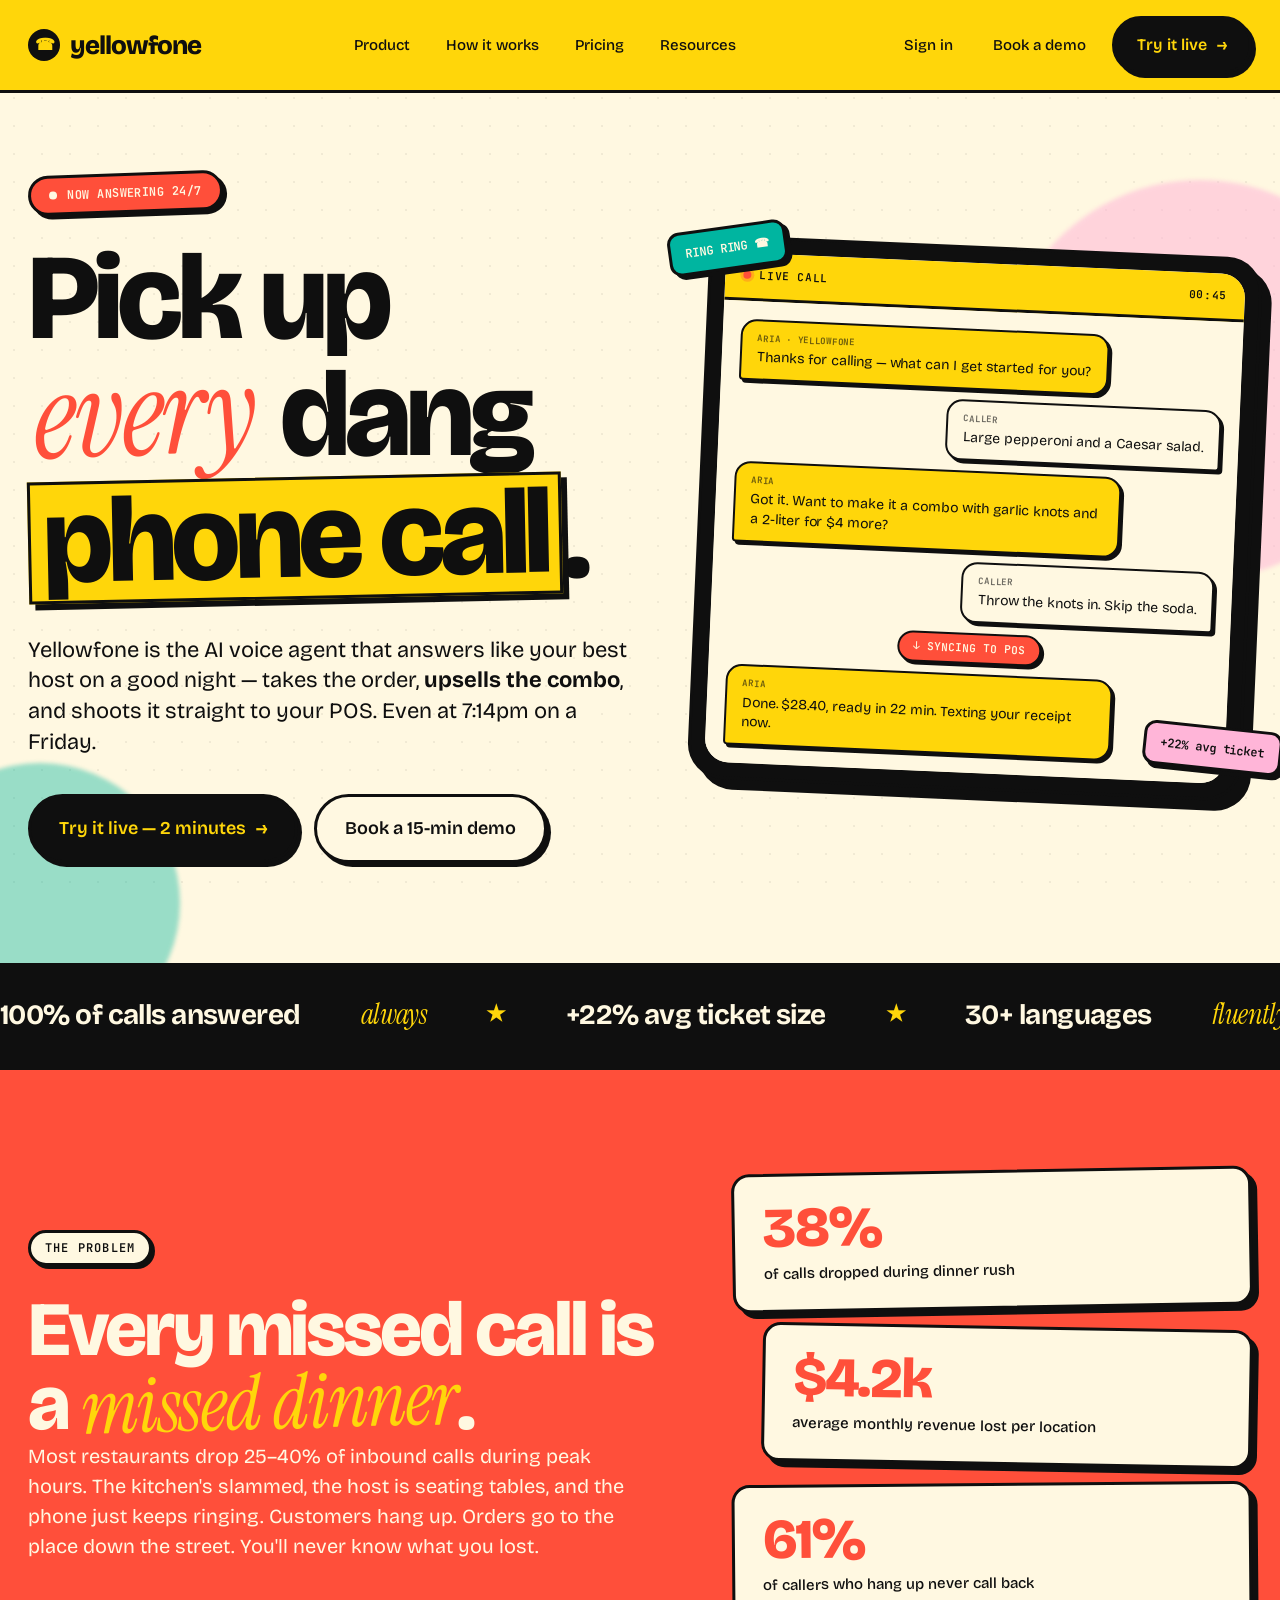
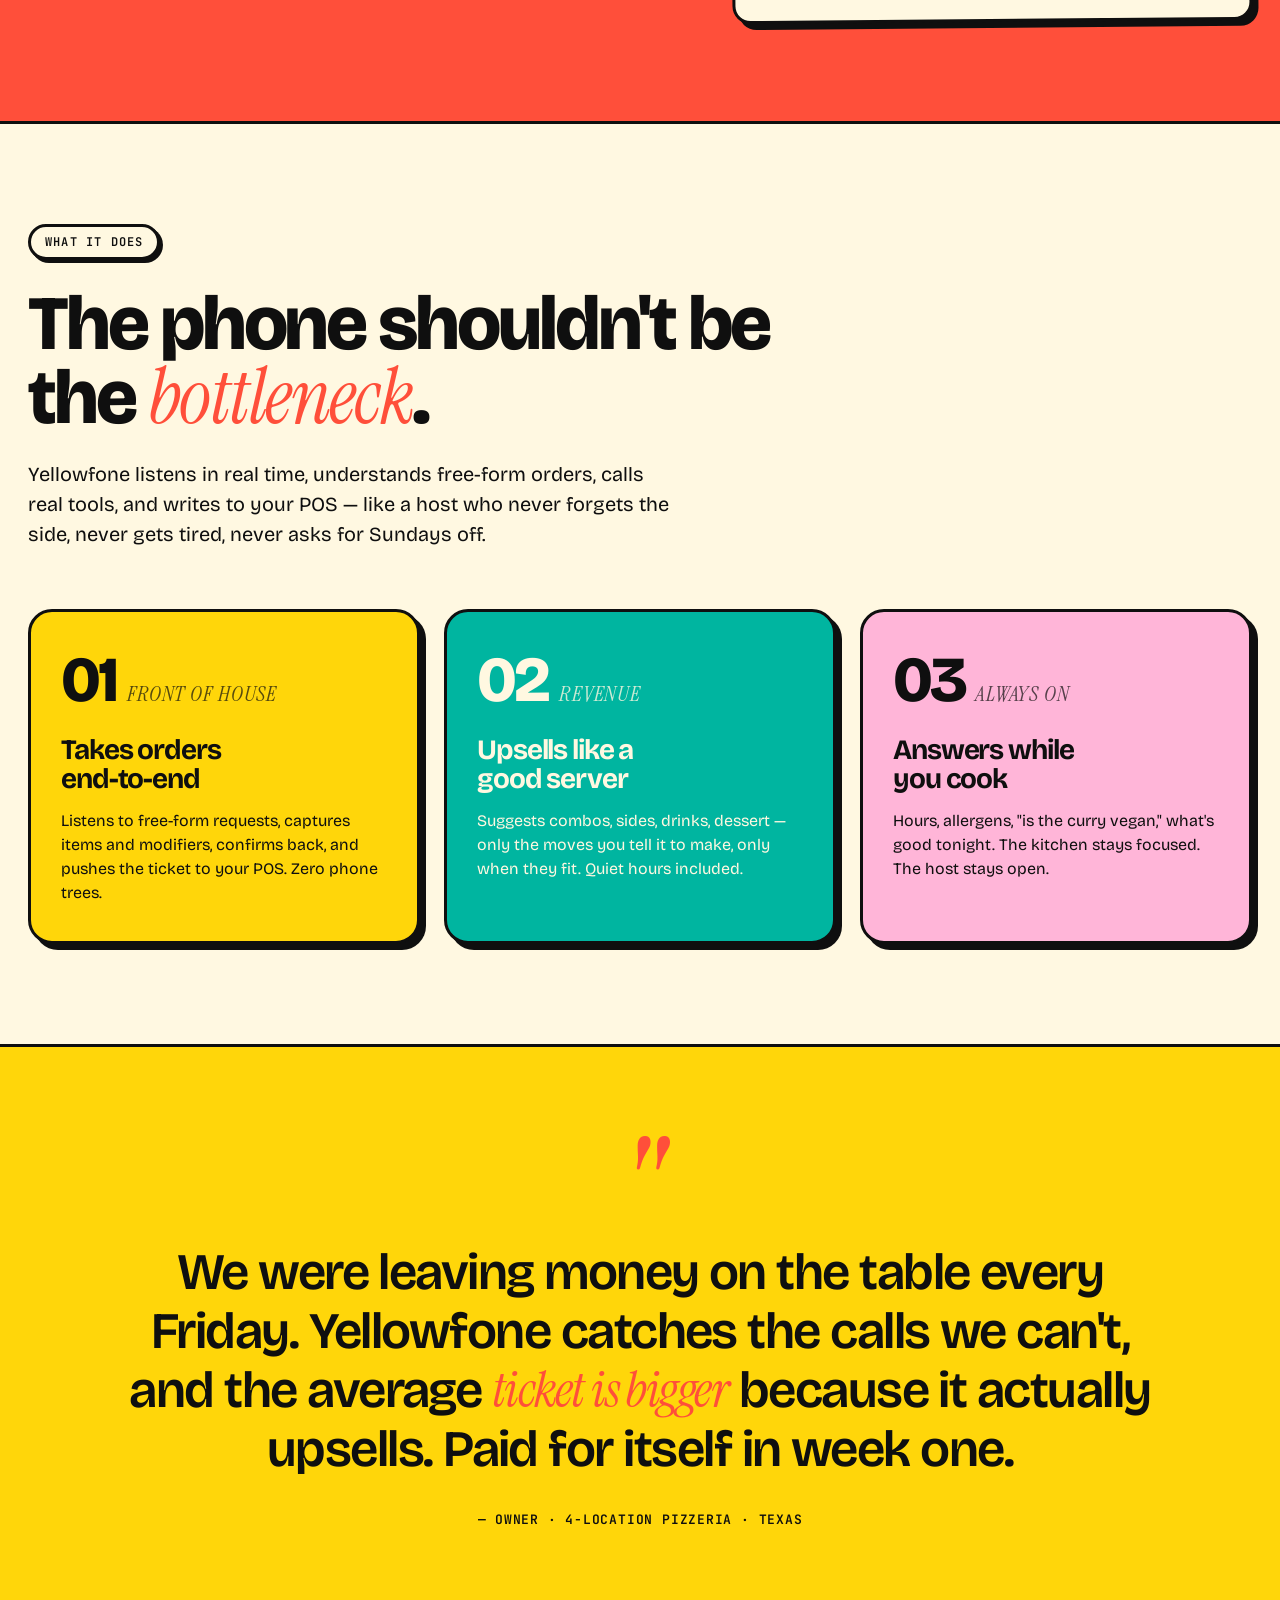
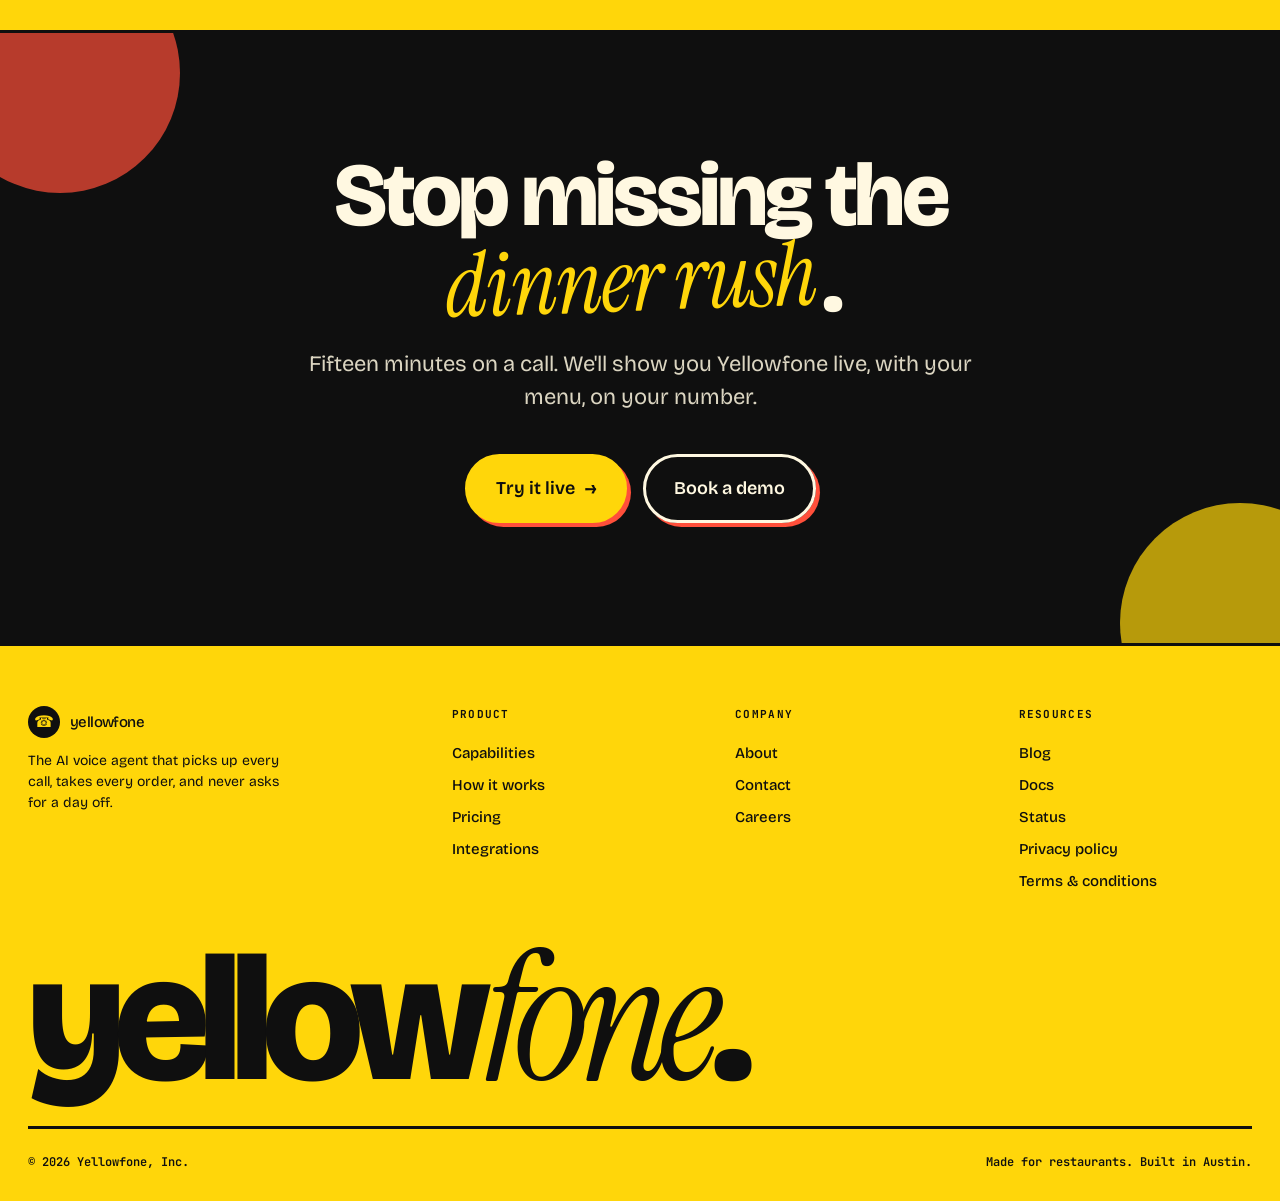
==== commit 61a882cc: "Live demo: call Saffron Lane from the browser, and fix the contact form Adds demo.html — a gated, tw" ====
--- a/index.html
+++ b/index.html
@@ -30,8 +30,8 @@
           Yellowfone is the AI voice agent that answers like your best host on a good night — takes the order, <strong>upsells the combo</strong>, and shoots it straight to your POS. Even at 7:14pm on a Friday.
         </p>
         <div class="hero-cta">
-          <a href="contact.html" class="btn btn-primary btn-lg btn-arrow">Book a 15-min demo</a>
-          <a href="how-it-works.html" class="btn btn-lg">See how it works</a>
+          <a href="demo.html" class="btn btn-primary btn-lg btn-arrow">Try it live — 2 minutes</a>
+          <a href="contact.html" class="btn btn-lg">Book a 15-min demo</a>
         </div>
       </div>
 
@@ -165,8 +165,8 @@
     <h2>Stop missing the<br><em>dinner rush</em>.</h2>
     <p>Fifteen minutes on a call. We'll show you Yellowfone live, with your menu, on your number.</p>
     <div class="cta-buttons">
-      <a href="contact.html" class="btn btn-primary btn-lg btn-arrow">Book a demo</a>
-      <a href="pricing.html" class="btn btn-ghost btn-lg">See pricing</a>
+      <a href="demo.html" class="btn btn-primary btn-lg btn-arrow">Try it live</a>
+      <a href="contact.html" class="btn btn-ghost btn-lg">Book a demo</a>
     </div>
   </div>
 </section>
--- a/css/styles.css
+++ b/css/styles.css
@@ -582,6 +582,63 @@
 /* =========================================================
    PRICING TIERS
    ========================================================= */
+
+/* Monthly / annual billing toggle */
+.billing-toggle-wrap {
+  text-align: center;
+  margin: 20px 0 32px;
+}
+.billing-toggle {
+  display: inline-flex;
+  align-items: center;
+  border: 3px solid var(--ink);
+  border-radius: 100px;
+  background: var(--cream);
+  padding: 4px;
+  box-shadow: 4px 4px 0 var(--ink);
+  gap: 4px;
+}
+.billing-toggle button {
+  border: 0;
+  background: transparent;
+  padding: 10px 22px;
+  font-family: var(--display);
+  font-weight: 700;
+  font-size: 15px;
+  border-radius: 100px;
+  cursor: pointer;
+  color: var(--ink);
+  transition: background 0.15s, color 0.15s;
+  display: inline-flex;
+  align-items: center;
+  gap: 10px;
+  letter-spacing: -0.01em;
+}
+.billing-toggle button:hover:not(.active) { background: rgba(15, 15, 15, 0.06); }
+.billing-toggle button.active {
+  background: var(--ink);
+  color: var(--yellow);
+}
+.save-badge {
+  background: var(--coral);
+  color: var(--cream);
+  font-family: var(--mono);
+  font-size: 10px;
+  font-weight: 700;
+  letter-spacing: 0.06em;
+  padding: 3px 9px;
+  border-radius: 100px;
+  text-transform: uppercase;
+  border: 2px solid var(--ink);
+}
+.billing-toggle button.active .save-badge { border-color: var(--yellow); }
+
+/* Price/period visibility driven by billing period on .pricing-container */
+.pricing-container.is-monthly .price-annual,
+.pricing-container.is-monthly .period-annual,
+.pricing-container.is-annual  .price-monthly,
+.pricing-container.is-annual  .period-monthly { display: none; }
+
 .pricing-grid {
   display: grid;
   grid-template-columns: repeat(3, 1fr);
